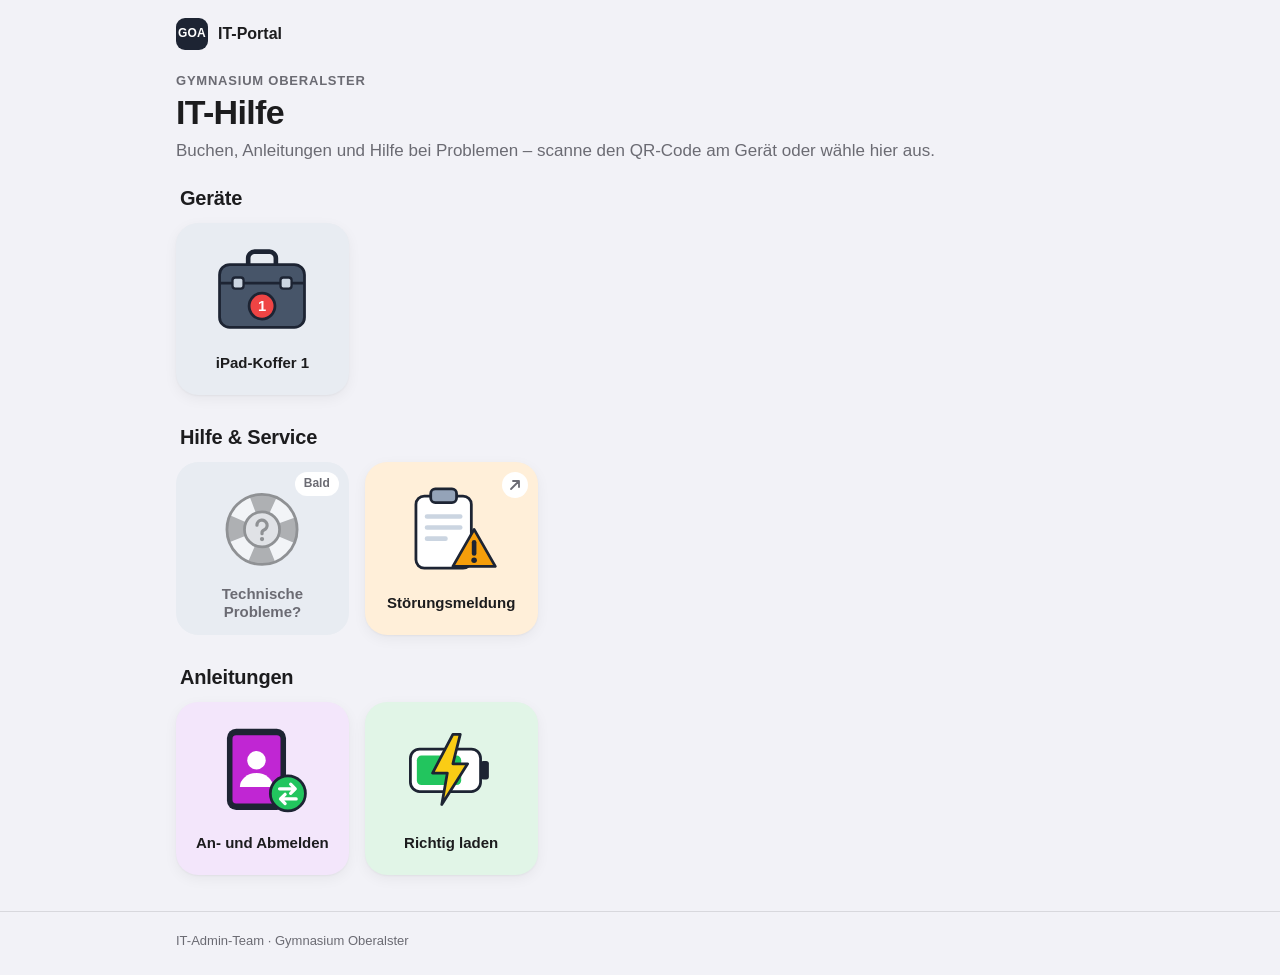
==== index.html @ 38af5815 "Prototyp IT-Portal: Startseite, iPad-Koffer 1 und Anleitungen Co-Authored-By: Claude Opus 5.5 <norep" ====
<!doctype html>
<html lang="de">
<head>
  <meta charset="utf-8">
  <meta name="viewport" content="width=device-width, initial-scale=1, viewport-fit=cover">
  <title>IT-Portal · Gymnasium Oberalster</title>
  <meta name="description" content="Hilfe und Ressourcen zur IT am Gymnasium Oberalster.">
  <meta name="theme-color" content="#f2f2f7" media="(prefers-color-scheme: light)">
  <meta name="theme-color" content="#000000" media="(prefers-color-scheme: dark)">
  <link rel="icon" href="assets/favicon.svg" type="image/svg+xml">
  <link rel="apple-touch-icon" href="assets/apple-touch-icon.png">
  <link rel="stylesheet" href="assets/style.css">
</head>
<body data-page="start" data-root="">
  <header class="topbar">
    <div class="wrap">
      <a class="brand" href="./"><span class="brand-mark">GOA</span>IT-Portal</a>
    </div>
  </header>

  <main class="wrap">
    <div class="hero">
      <p class="kicker">Gymnasium Oberalster</p>
      <h1>IT-Hilfe</h1>
      <p class="lead">Buchen, Anleitungen und Hilfe bei Problemen – scanne den QR-Code am Gerät oder wähle hier aus.</p>
    </div>

    <div id="content">
      <noscript><p class="noscript">Bitte JavaScript aktivieren, um die Kacheln anzuzeigen.</p></noscript>
    </div>
  </main>

  <footer class="footer">
    <div class="wrap">IT-Admin-Team · Gymnasium Oberalster</div>
  </footer>

  <script src="assets/icons.js"></script>
  <script src="assets/data.js"></script>
  <script src="assets/app.js"></script>
</body>
</html>
---- assets/style.css ----
/* IT-Portal GOA – Styles */

:root {
  --bg: #f2f2f7;
  --surface: #ffffff;
  --text: #1c1c1e;
  --muted: #6b6b73;
  --line: rgba(60, 60, 67, 0.14);
  --accent: #2563eb;
  --ink: #1d2433;

  --tone-blue: #e4eeff;
  --tone-green: #e1f5e7;
  --tone-orange: #ffefd9;
  --tone-purple: #f3e6fb;
  --tone-red: #ffe6e6;
  --tone-slate: #e8ecf2;

  --ok-bg: #e1f5e7;
  --ok-line: #34c759;
  --warn-bg: #fff4d6;
  --warn-line: #f5b301;
  --stop-bg: #ffe6e6;
  --stop-line: #ff3b30;

  --radius: 22px;
  --gutter: 16px;
  --shadow: 0 1px 2px rgba(0, 0, 0, 0.04), 0 4px 14px rgba(0, 0, 0, 0.05);
}

@media (prefers-color-scheme: dark) {
  :root {
    --bg: #000000;
    --surface: #1c1c1e;
    --text: #f2f2f7;
    --muted: #9a9aa2;
    --line: rgba(255, 255, 255, 0.12);
    --accent: #64a0ff;

    --tone-blue: #18263d;
    --tone-green: #142b1d;
    --tone-orange: #33250f;
    --tone-purple: #2a1a35;
    --tone-red: #351819;
    --tone-slate: #22262d;

    --ok-bg: #142b1d;
    --warn-bg: #33280c;
    --stop-bg: #351819;

    --shadow: none;
  }
}

* { box-sizing: border-box; }

html {
  -webkit-text-size-adjust: 100%;
  text-size-adjust: 100%;
}

body {
  margin: 0;
  background: var(--bg);
  color: var(--text);
  font-family: -apple-system, BlinkMacSystemFont, "SF Pro Text", "Segoe UI", Roboto, Helvetica, Arial, sans-serif;
  font-size: 17px;
  line-height: 1.45;
  -webkit-font-smoothing: antialiased;
  -webkit-tap-highlight-color: transparent;
}

a { color: var(--accent); }

img { max-width: 100%; height: auto; display: block; }

.wrap {
  max-width: 960px;
  margin: 0 auto;
  padding-left: max(var(--gutter), env(safe-area-inset-left));
  padding-right: max(var(--gutter), env(safe-area-inset-right));
}

/* ---------- Kopfzeile ---------- */

.topbar {
  padding-top: max(12px, env(safe-area-inset-top));
  padding-bottom: 4px;
}

.topbar .wrap {
  display: flex;
  align-items: center;
  justify-content: space-between;
  gap: 12px;
  min-height: 44px;
}

.brand {
  display: inline-flex;
  align-items: center;
  gap: 10px;
  color: var(--text);
  text-decoration: none;
  font-weight: 600;
  font-size: 16px;
}

.brand-mark {
  width: 32px;
  height: 32px;
  border-radius: 9px;
  background: var(--ink);
  color: #fff;
  display: grid;
  place-items: center;
  font-size: 12px;
  font-weight: 800;
  letter-spacing: 0.02em;
}

@media (prefers-color-scheme: dark) {
  .brand-mark { background: #f2f2f7; color: #1d2433; }
}

.back {
  display: inline-flex;
  align-items: center;
  gap: 4px;
  min-height: 44px;
  padding: 0 4px;
  color: var(--accent);
  text-decoration: none;
  font-size: 17px;
}

.back svg { width: 12px; height: 20px; }

/* ---------- Seitenkopf ---------- */

.hero { padding: 12px 0 20px; }

.kicker {
  margin: 0 0 2px;
  color: var(--muted);
  font-size: 13px;
  font-weight: 600;
  text-transform: uppercase;
  letter-spacing: 0.06em;
}

h1 {
  margin: 0;
  font-size: 34px;
  line-height: 1.12;
  font-weight: 700;
  letter-spacing: -0.02em;
}

.lead {
  margin: 8px 0 0;
  color: var(--muted);
  font-size: 17px;
}

.chips { display: flex; flex-wrap: wrap; gap: 8px; margin-top: 12px; }

.chip {
  display: inline-flex;
  align-items: center;
  gap: 6px;
  padding: 5px 11px;
  border-radius: 999px;
  background: var(--surface);
  border: 1px solid var(--line);
  font-size: 14px;
  font-weight: 500;
}

.chip .dot { width: 10px; height: 10px; border-radius: 50%; }

/* ---------- Abschnitte ---------- */

.section { margin-bottom: 28px; }

.section-title {
  margin: 0 0 10px 4px;
  font-size: 20px;
  font-weight: 700;
  letter-spacing: -0.01em;
}

/* ---------- Kacheln ---------- */

.tiles {
  display: grid;
  grid-template-columns: repeat(auto-fill, minmax(150px, 1fr));
  gap: 12px;
  margin: 0;
  padding: 0;
  list-style: none;
}

@media (min-width: 700px) {
  .tiles { grid-template-columns: repeat(auto-fill, minmax(170px, 1fr)); gap: 16px; }
}

.tile {
  position: relative;
  display: flex;
  flex-direction: column;
  aspect-ratio: 1 / 1;
  padding: 12px 12px 14px;
  border-radius: var(--radius);
  background: var(--tone-slate);
  color: var(--text);
  text-decoration: none;
  box-shadow: var(--shadow);
  transition: transform 0.12s ease, filter 0.12s ease;
  -webkit-user-select: none;
  user-select: none;
}

.tile.tone-blue { background: var(--tone-blue); }
.tile.tone-green { background: var(--tone-green); }
.tile.tone-orange { background: var(--tone-orange); }
.tile.tone-purple { background: var(--tone-purple); }
.tile.tone-red { background: var(--tone-red); }
.tile.tone-slate { background: var(--tone-slate); }

a.tile:active { transform: scale(0.96); filter: brightness(0.97); }

a.tile:focus-visible {
  outline: 3px solid var(--accent);
  outline-offset: 3px;
}

@media (hover: hover) {
  a.tile:hover { transform: translateY(-2px); }
}

.tile-art {
  flex: 1;
  min-height: 0;
  display: grid;
  place-items: center;
}

.tile-art svg {
  width: 78%;
  height: 100%;
  max-height: 120px;
}

.tile-label {
  font-size: 15px;
  font-weight: 600;
  line-height: 1.2;
  text-align: center;
  min-height: 2.4em;
  display: flex;
  align-items: center;
  justify-content: center;
}

.tile-ext {
  position: absolute;
  top: 10px;
  right: 10px;
  width: 26px;
  height: 26px;
  border-radius: 50%;
  background: var(--surface);
  color: var(--muted);
  display: grid;
  place-items: center;
}

.tile-ext svg { width: 12px; height: 12px; }

.tile-badge {
  position: absolute;
  top: 10px;
  right: 10px;
  padding: 3px 9px;
  border-radius: 999px;
  background: var(--surface);
  color: var(--muted);
  font-size: 12px;
  font-weight: 600;
}

.tile.is-disabled { cursor: not-allowed; }
.tile.is-disabled .tile-art { filter: grayscale(1); opacity: 0.45; }
.tile.is-disabled .tile-label { color: var(--muted); }
.tile.is-disabled { background: var(--tone-slate); box-shadow: none; }

/* ---------- Checkliste ---------- */

.card {
  background: var(--surface);
  border-radius: var(--radius);
  padding: 16px 18px;
  box-shadow: var(--shadow);
}

.checklist { list-style: none; margin: 0; padding: 0; }

.checklist li {
  display: flex;
  gap: 12px;
  align-items: flex-start;
  padding: 10px 0;
  border-bottom: 1px solid var(--line);
}

.checklist li:last-child { border-bottom: 0; padding-bottom: 2px; }
.checklist li:first-child { padding-top: 2px; }

.checklist .tick {
  flex: none;
  width: 24px;
  height: 24px;
  border-radius: 50%;
  background: var(--ok-line);
  color: #fff;
  display: grid;
  place-items: center;
  margin-top: 1px;
}

.checklist .tick svg { width: 13px; height: 13px; }

/* ---------- Anleitungen ---------- */

.steps { display: grid; gap: 16px; margin: 0; padding: 0; list-style: none; }

@media (min-width: 760px) {
  .steps.two-col { grid-template-columns: 1fr 1fr; }
}

.step {
  background: var(--surface);
  border-radius: var(--radius);
  overflow: hidden;
  box-shadow: var(--shadow);
  display: flex;
  flex-direction: column;
}

.step-media { background: #e7e3dc; }
.step-media a { display: block; }
.step-media img { width: 100%; }
.step-media.portrait img { max-height: 70vh; width: auto; margin: 0 auto; }
.step-media.portrait { background: #d9cfc0; }

.step-body {
  display: flex;
  gap: 12px;
  align-items: flex-start;
  padding: 14px 16px 16px;
}

.step-num {
  flex: none;
  width: 30px;
  height: 30px;
  border-radius: 50%;
  background: var(--ink);
  color: #fff;
  display: grid;
  place-items: center;
  font-weight: 700;
  font-size: 15px;
}

@media (prefers-color-scheme: dark) {
  .step-num { background: #f2f2f7; color: #1d2433; }
}

.step-text { margin: 3px 0 0; }
.step-text p { margin: 0 0 6px; }
.step-text p:last-child { margin-bottom: 0; }
.step-text .sub { color: var(--muted); font-size: 15px; }

.sub-steps { margin: 6px 0 0; padding-left: 0; list-style: none; }
.sub-steps li { display: flex; gap: 8px; margin-bottom: 6px; }
.sub-steps .letter {
  flex: none;
  width: 22px; height: 22px;
  border-radius: 50%;
  background: var(--ok-line);
  color: #fff;
  font-size: 12px;
  font-weight: 700;
  display: grid;
  place-items: center;
  margin-top: 2px;
}

.callout {
  border-radius: 16px;
  padding: 14px 16px;
  border-left: 5px solid;
  margin: 0 0 16px;
}

.callout p { margin: 0; }
.callout p + p { margin-top: 6px; }
.callout strong { display: block; margin-bottom: 2px; }
.callout.ok { background: var(--ok-bg); border-color: var(--ok-line); }
.callout.warn { background: var(--warn-bg); border-color: var(--warn-line); }
.callout.stop { background: var(--stop-bg); border-color: var(--stop-line); }

.guide-part { margin-bottom: 28px; }
.guide-part > h2 { font-size: 22px; margin: 0 0 12px 4px; letter-spacing: -0.01em; }

.toc { display: flex; flex-wrap: wrap; gap: 8px; margin-top: 14px; }
.toc a {
  display: inline-flex;
  align-items: center;
  min-height: 36px;
  padding: 0 14px;
  border-radius: 999px;
  background: var(--surface);
  border: 1px solid var(--line);
  text-decoration: none;
  font-size: 15px;
  font-weight: 600;
}

.pdf-link {
  display: inline-flex;
  align-items: center;
  gap: 6px;
  font-size: 15px;
  min-height: 44px;
}

/* ---------- Fußzeile ---------- */

.footer {
  margin-top: 36px;
  padding: 20px 0 max(24px, env(safe-area-inset-bottom));
  border-top: 1px solid var(--line);
  color: var(--muted);
  font-size: 13px;
}

.footer a { color: var(--muted); }

.noscript {
  padding: 16px;
  border-radius: 16px;
  background: var(--warn-bg);
}

.visually-hidden {
  position: absolute !important;
  width: 1px; height: 1px;
  padding: 0; margin: -1px;
  overflow: hidden; clip: rect(0, 0, 0, 0);
  white-space: nowrap; border: 0;
}
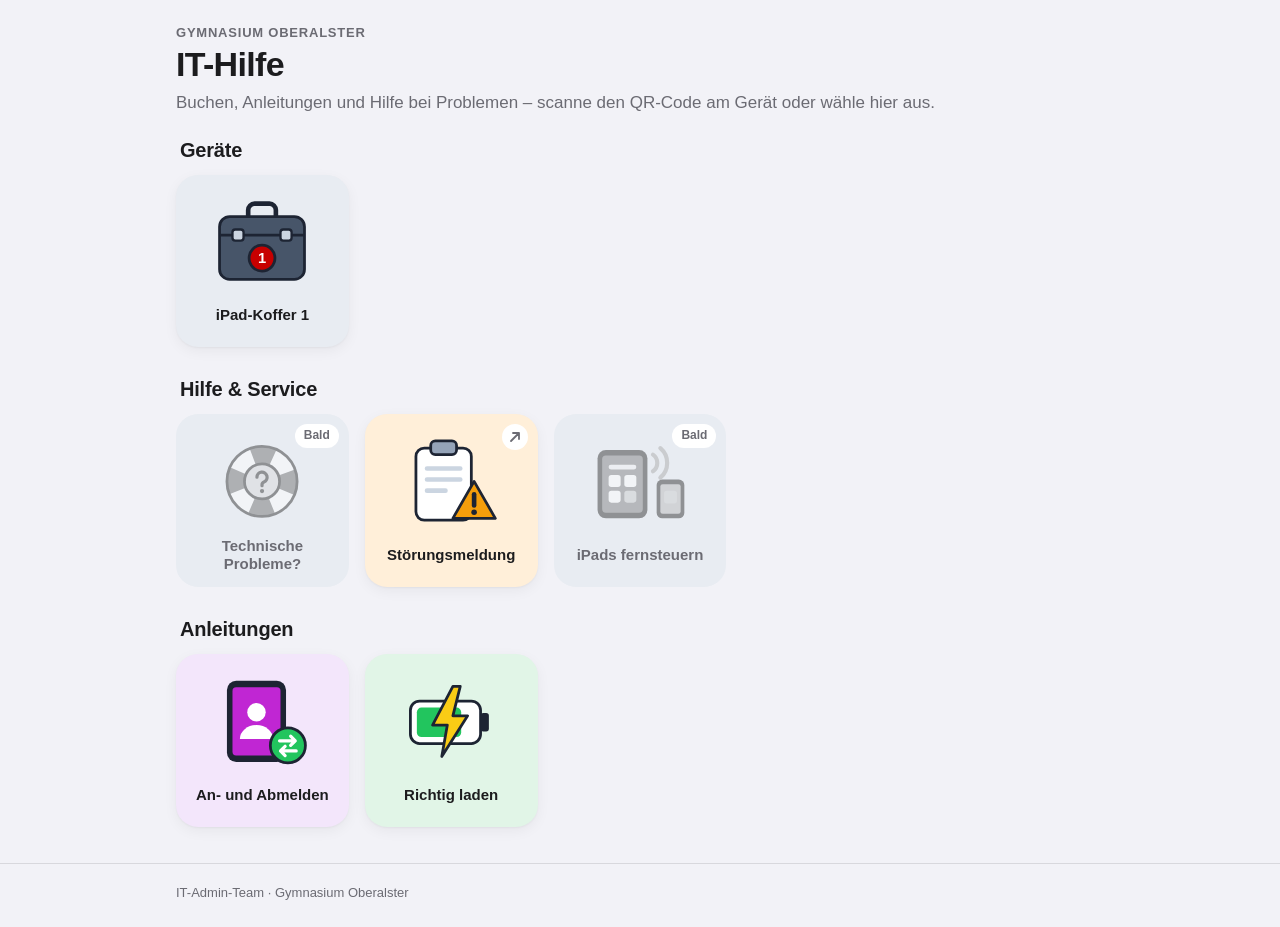
==== commit 2042b405: "Kopfleiste entfernen, Ladeanleitung zum Blättern, WLAN-Abstand vergrößern Co-Authored-By: Claude Opu" ====
--- a/index.html
+++ b/index.html
@@ -12,11 +12,6 @@
   <link rel="stylesheet" href="assets/style.css">
 </head>
 <body data-page="start" data-root="">
-  <header class="topbar">
-    <div class="wrap">
-      <a class="brand" href="./"><span class="brand-mark">GOA</span>IT-Portal</a>
-    </div>
-  </header>
 
   <main class="wrap">
     <div class="hero">
--- a/assets/style.css
+++ b/assets/style.css
@@ -138,7 +138,7 @@
 
 /* ---------- Seitenkopf ---------- */
 
-.hero { padding: 12px 0 20px; }
+.hero { padding: max(24px, calc(env(safe-area-inset-top) + 12px)) 0 20px; }
 
 .kicker {
   margin: 0 0 2px;
@@ -351,8 +351,9 @@
 .step-media { background: #e7e3dc; }
 .step-media a { display: block; }
 .step-media img { width: 100%; }
-.step-media.portrait img { max-height: 70vh; width: auto; margin: 0 auto; }
-.step-media.portrait { background: #d9cfc0; }
+.step-media.illu { background: var(--tone-slate); padding: 10px 8px 4px; }
+.step-media.illu svg { display: block; width: 100%; height: auto; max-height: 72vh; margin: 0 auto; }
+.chips:empty { display: none; }
 
 .step-body {
   display: flex;
@@ -462,3 +463,214 @@
   overflow: hidden; clip: rect(0, 0, 0, 0);
   white-space: nowrap; border: 0;
 }
+
+/* ---------- Blätter-Anleitung (eine Seite = ein Schritt) ---------- */
+
+.pager-page {
+  height: 100vh;
+  height: 100dvh;
+  display: flex;
+  flex-direction: column;
+  overflow: hidden;
+}
+
+.pager-page .topbar { flex: none; padding-bottom: 0; }
+
+.pager {
+  flex: 1;
+  min-height: 0;
+  display: flex;
+  flex-direction: column;
+}
+
+.pager-head {
+  flex: none;
+  margin-top: max(14px, env(safe-area-inset-top));
+  width: 100%;
+  display: flex;
+  align-items: flex-end;
+  justify-content: space-between;
+  gap: 12px;
+  padding-top: 2px;
+  padding-bottom: 10px;
+}
+
+.pager-head h1 { font-size: 26px; }
+.pager-head .chips { margin: 0 0 2px; flex: none; }
+
+.slides {
+  flex: 1;
+  min-height: 0;
+  display: flex;
+  overflow-x: auto;
+  overflow-y: hidden;
+  scroll-snap-type: x mandatory;
+  overscroll-behavior-x: contain;
+  scrollbar-width: none;
+  outline: none;
+}
+.slides::-webkit-scrollbar { display: none; }
+
+.slide {
+  flex: 0 0 100%;
+  min-width: 0;
+  min-height: 0;
+  display: flex;
+  justify-content: center;
+  scroll-snap-align: start;
+  scroll-snap-stop: always;
+  padding-left: max(var(--gutter), env(safe-area-inset-left));
+  padding-right: max(var(--gutter), env(safe-area-inset-right));
+}
+
+.slide-card {
+  width: 100%;
+  max-width: 720px;
+  min-height: 0;
+  display: flex;
+  flex-direction: column;
+  background: var(--surface);
+  border-radius: var(--radius);
+  box-shadow: var(--shadow);
+  overflow: hidden;
+}
+
+.slide-media {
+  position: relative;
+  flex: 1;
+  min-height: 170px;
+  background: var(--tone-slate);
+}
+
+.slide-media .illu {
+  position: absolute;
+  inset: 8px 6px 4px;
+}
+
+.slide-media .illu svg { display: block; width: 100%; height: 100%; }
+
+.media-notes {
+  position: absolute;
+  left: 10px;
+  right: 10px;
+  bottom: 10px;
+  max-width: 460px;
+  margin: 0 auto;
+  display: grid;
+  gap: 8px;
+}
+
+.media-notes.mid { bottom: auto; top: 50%; transform: translateY(-38%); }
+
+.media-notes .callout {
+  margin: 0;
+  padding: 10px 12px;
+  font-size: 15px;
+  line-height: 1.35;
+  box-shadow: 0 6px 20px rgba(0, 0, 0, 0.22);
+}
+
+.slide-text {
+  flex: none;
+  display: flex;
+  gap: 12px;
+  align-items: flex-start;
+  padding: 12px 16px 14px;
+}
+
+.slide-text .step-text { margin: 0; }
+.slide-text .step-text > p { margin: 0; }
+
+.phase {
+  margin: 0 0 1px !important;
+  color: var(--muted);
+  font-size: 12px;
+  font-weight: 700;
+  text-transform: uppercase;
+  letter-spacing: 0.06em;
+}
+
+.slide-text .sub-steps { margin-top: 4px; }
+.slide-text .sub-steps li { margin-bottom: 4px; font-size: 16px; line-height: 1.35; }
+
+.pager-nav {
+  flex: none;
+  width: 100%;
+  display: flex;
+  align-items: center;
+  justify-content: space-between;
+  gap: 8px;
+  padding-top: 10px;
+  padding-bottom: max(12px, env(safe-area-inset-bottom));
+}
+
+.pager-btn {
+  display: inline-flex;
+  align-items: center;
+  justify-content: center;
+  gap: 6px;
+  min-width: 112px;
+  min-height: 46px;
+  padding: 0 18px;
+  border-radius: 999px;
+  border: 1px solid var(--line);
+  background: var(--surface);
+  color: var(--text);
+  font: inherit;
+  font-size: 17px;
+  font-weight: 600;
+  text-decoration: none;
+  cursor: pointer;
+  -webkit-tap-highlight-color: transparent;
+}
+
+.pager-btn svg { width: 9px; height: 15px; }
+.pager-btn.primary { background: var(--accent); border-color: transparent; color: #fff; }
+.pager-btn.primary.done { background: var(--ok-line); }
+.pager-btn.primary.done svg { display: none; }
+.pager-btn:disabled { opacity: 0.35; cursor: default; }
+.pager-btn:active:not(:disabled) { transform: scale(0.97); }
+
+.pager-dots { display: flex; gap: 2px; }
+
+.pager-dot {
+  width: 24px;
+  height: 24px;
+  padding: 0;
+  border: 0;
+  background: none;
+  display: grid;
+  place-items: center;
+  cursor: pointer;
+}
+
+.pager-dot::before {
+  content: "";
+  width: 8px;
+  height: 8px;
+  border-radius: 50%;
+  background: var(--muted);
+  opacity: 0.35;
+  transition: width 0.2s, opacity 0.2s;
+}
+
+.pager-dot.active::before { width: 20px; border-radius: 4px; background: var(--accent); opacity: 1; }
+
+@media (max-height: 640px) {
+  .pager-head { padding-bottom: 6px; }
+  .pager-head .kicker { display: none; }
+  .pager-head h1 { font-size: 22px; }
+  .slide-text { padding: 10px 14px 12px; }
+}
+
+/* Foto-/Grafikschritte im Querformat: Bild mittig, ganz sichtbar */
+.slide-media.photo { display: grid; place-items: center; padding: 10px; }
+.slide-media.photo a { display: contents; }
+.slide-media.photo img {
+  position: absolute;
+  inset: 10px;
+  width: calc(100% - 20px);
+  height: calc(100% - 20px);
+  object-fit: contain;
+  border-radius: 14px;
+}
